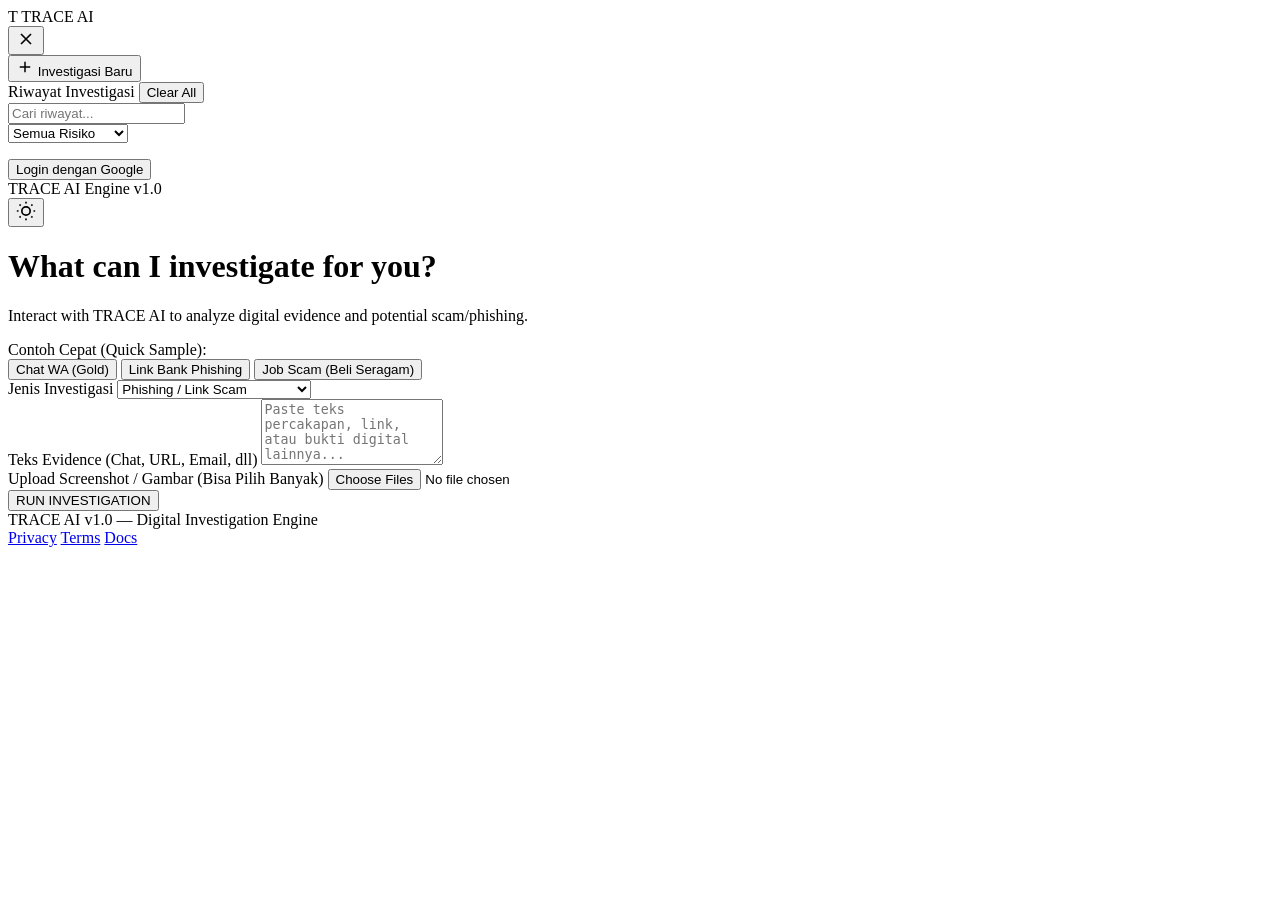
==== index.html @ a4ddeb7e "Move frontend files to root" ====
<!DOCTYPE html>
<html lang="id">
<head>
    <meta charset="UTF-8">
    <meta name="viewport" content="width=device-width, initial-scale=1.0">
    <script src="https://cdnjs.cloudflare.com/ajax/libs/html2pdf.js/0.10.1/html2pdf.bundle.min.js"></script>
    <title>TRACE AI - Digital Investigation Engine</title>
    <link rel="stylesheet" href="/static/style.css">
</head>
<body class="dark-mode"> <!-- Default Dark Mode -->
    <div class="app-layout" id="appLayout">
        <div class="sidebar-overlay" id="sidebarOverlay"></div>

        <!-- Sidebar Kiri -->
        <aside class="sidebar" id="sidebar">
            <div class="sidebar-header">
                <div class="brand">
                    <span class="brand-logo">T</span>
                    <span class="brand-name">TRACE AI</span>
                </div>
                <button class="btn-icon" id="btnToggleSidebar" title="Tutup Sidebar">
                    <svg width="20" height="20" viewBox="0 0 24 24" fill="none" stroke="currentColor" stroke-width="2"><path d="M18 6L6 18M6 6l12 12"/></svg>
                </button>
            </div>

            <button id="btnNewChat" class="btn-new-chat">
                <svg width="18" height="18" viewBox="0 0 24 24" fill="none" stroke="currentColor" stroke-width="2"><path d="M12 5v14M5 12h14"/></svg>
                <span>Investigasi Baru</span>
            </button>

            <div class="history-section">
                <div class="history-header-actions">
                    <span class="history-group-title">Riwayat Investigasi</span>
                    <button id="btnClearHistory" class="btn-clear-all" title="Hapus Semua Riwayat">Clear All</button>
                </div>

                <!-- Search Bar Riwayat -->
                <div class="history-search-box">
                    <input type="text" id="historySearchInput" placeholder="Cari riwayat..." class="history-search-input">
                </div>

                <!-- Filter Risiko Sidebar -->
                <div class="history-filter-box">
                    <select id="historyFilterSelect" class="history-filter-select">
                        <option value="ALL">Semua Risiko</option>
                        <option value="HIGH">🚨 High Risk</option>
                        <option value="MEDIUM">⚠️ Medium Risk</option>
                        <option value="LOW">✅ Low Risk</option>
                    </select>
                </div>

                <ul id="historyList" class="history-list"></ul>
            </div>

            <div id="profileContainer" class="profile-container">
                <div id="loggedOutView">
                    <button onclick="googleLogin()" class="btn-login-google">Login dengan Google</button>
                </div>
                <div id="loggedInView" style="display: none;" class="profile-info">
                    <img id="userAvatar" src="" alt="Avatar" class="user-avatar" referrerpolicy="no-referrer">
                    <div class="user-details">
                        <span id="userName" class="user-name"></span>
                        <span id="userEmail" class="user-email"></span>
                    </div>
                    <a href="/auth/logout" class="logout-link" title="Logout">
                        <svg width="18" height="18" viewBox="0 0 24 24" fill="none" stroke="currentColor" stroke-width="2"><path d="M9 21H5a2 2 0 0 1-2-2V5a2 2 0 0 1 2-2h4"/><polyline points="16 17 21 12 16 7"/><line x1="21" y1="12" x2="9" y2="12"/></svg>
                    </a>
                </div>
            </div>
        </aside>

        <!-- Area Konten Utama -->
        <main class="main-content">
            <div class="topbar">
                <button class="btn-icon" id="btnOpenSidebar" style="display: none;" title="Buka Sidebar">
                    <svg width="20" height="20" viewBox="0 0 24 24" fill="none" stroke="currentColor" stroke-width="2"><path d="M3 12h18M3 6h18M3 18h18"/></svg>
                </button>
                <div class="model-selector">TRACE AI Engine v1.0</div>
                
                <!-- Toggle Theme Button -->
                <button class="btn-icon theme-toggle" id="btnThemeToggle" title="Ubah Mode Terang/Gelap">
                    <svg id="themeIconSun" width="20" height="20" viewBox="0 0 24 24" fill="none" stroke="currentColor" stroke-width="2"><circle cx="12" cy="12" r="5"/><path d="M12 1v2M12 21v2M4.22 4.22l1.42 1.42M18.36 18.36l1.42 1.42M1 12h2M21 12h2M4.22 19.78l1.42-1.42M18.36 5.64l1.42-1.42"/></svg>
                    <svg id="themeIconMoon" width="20" height="20" viewBox="0 0 24 24" fill="none" stroke="currentColor" stroke-width="2" style="display:none;"><path d="M21 12.79A9 9 0 1 1 11.21 3 7 7 0 0 0 21 12.79z"/></svg>
                </button>
            </div>

            <div class="content-scroll">
                <div class="chat-container">
                    <header class="hero-header">
                        <h1>What can I investigate for you?</h1>
                        <p>Interact with TRACE AI to analyze digital evidence and potential scam/phishing.</p>
                    </header>

                    <div class="card form-card">
                        <!-- Quick Template Chips Buttons -->
                        <div class="template-section">
                            <label class="template-label">Contoh Cepat (Quick Sample):</label>
                            <div class="template-chips">
                                <button type="button" class="chip-btn" data-type="whatsapp_scam" data-text="Selamat! Anda terpilih menerima update WhatsApp Gold gratis. Klik link berikut untuk mengunduh: http://www.goldwhatsapp.co/get">Chat WA (Gold)</button>
                                <button type="button" class="chip-btn" data-type="phishing" data-text="Yth. Nasabah, rekening Anda diblokir sementara. Verifikasi data diri Anda segera di https://bca-serp-auth.com/login">Link Bank Phishing</button>
                                <button type="button" class="chip-btn" data-type="job_scam" data-text="Lowongan Kerja PT Paragon Utama. Gaji 8-10jt/bln. Pendaftaran via WA. Wajib bayar biaya seragam 250rb ke rekening pribadi HRD.">Job Scam (Beli Seragam)</button>
                            </div>
                        </div>

                        <div class="form-group">
                            <label for="caseType">Jenis Investigasi</label>
                            <select id="caseType">
                                <option value="phishing">Phishing / Link Scam</option>
                                <option value="job_scam">Lowongan Kerja / Job Scam</option>
                                <option value="whatsapp_scam">WhatsApp / Chat Scam</option>
                                <option value="marketplace_scam">Marketplace Scam</option>
                                <option value="investment_scam">Investment Scam</option>
                                <option value="payment_scam">Payment / Transfer Scam</option>
                                <option value="impersonation">Impersonation / Penyamaran</option>
                                <option value="suspicious_email">Suspicious Email</option>
                                <option value="other">Other / Lainnya</option>
                            </select>
                        </div>

                        <div class="form-group">
                            <label for="textInput">Teks Evidence (Chat, URL, Email, dll)</label>
                            <textarea id="textInput" rows="4" placeholder="Paste teks percakapan, link, atau bukti digital lainnya..."></textarea>
                        </div>

                        <div class="form-group">
                            <label for="imageInput">Upload Screenshot / Gambar (Bisa Pilih Banyak)</label>
                            <!-- Ditambahkan atribut multiple -->
                            <input type="file" id="imageInput" accept="image/*" multiple>
                            
                            <!-- Container Gallery Preview Gambar Multi -->
                            <div id="imagePreviewContainer" class="image-preview-gallery" style="display: none;"></div>
                        </div>

                        <button id="btnInvestigate" class="btn-submit">RUN INVESTIGATION</button>
                    </div>

                    <div id="loading" style="display: none;" class="loading-state">
                        <div class="spinner"></div>
                        <span>Menganalisis Evidence dengan TRACE AI... (ML + LLM)</span>
                    </div>

                    <!-- Area Results -->
                    <div id="results" style="display: none;" class="results-container">
                        <!-- Action Bar untuk Export -->
                        <div class="export-actions">
                            <button id="btnCopyReport" class="btn-secondary" title="Salin Ringkasan Hasil (Format WhatsApp)">
                                <svg width="16" height="16" viewBox="0 0 24 24" fill="none" stroke="currentColor" stroke-width="2"><rect x="9" y="9" width="13" height="13" rx="2" ry="2"/><path d="M5 15H4a2 2 0 0 1-2-2V4a2 2 0 0 1 2-2h9a2 2 0 0 1 2 2v1"/></svg>
                                <span>Salin Ringkasan</span>
                            </button>
                            <button id="btnDownloadPDF" class="btn-secondary" title="Cetak atau Unduh Dokumen PDF">
                                <svg width="16" height="16" viewBox="0 0 24 24" fill="none" stroke="currentColor" stroke-width="2"><path d="M21 15v4a2 2 0 0 1-2 2H5a2 2 0 0 1-2-2v-4"/><polyline points="7 10 12 15 17 10"/><line x1="12" y1="15" x2="12" y2="3"/></svg>
                                <span>Download PDF</span>
                            </button>
                        </div>

                        <!-- Performance Metric Badge -->
                        <div class="performance-badge" id="performanceBadge">
                            ⚡ Diproses dalam <span id="processTime">0.0s</span> | Engine: ML + LLM
                        </div>

                        <!-- Konten Laporan Khusus PDF -->
                        <div id="pdfContent">
                            <div class="score-box">
                                <div class="score-item">
                                    <div class="score-value" id="riskPercent">-</div>
                                    <div class="score-label">Perkiraan Tingkat Penipuan</div>
                                </div>
                                <div class="score-item">
                                    <div class="score-value" id="riskLevel">-</div>
                                    <div class="score-label">Status Risiko</div>
                                </div>
                            </div>

                            <div class="card">
                                <h3 class="section-title">Ringkasan Kasus</h3>
                                <p id="summaryText"></p>
                            </div>

                            <div class="card">
                                <h3 class="section-title">Red Flags Terdeteksi</h3>
                                <div id="redFlagsContainer"></div>
                            </div>

                            <div class="card">
                                <h3 class="section-title">Analisis & Reasoning</h3>
                                <div class="reasoning-text" id="reasoning-text"></div>
                            </div>

                            <div class="card">
                                <h3 class="section-title">Rekomendasi Tindakan</h3>
                                <ul class="rec-list" id="recList"></ul>
                            </div>
                        </div> <!-- End #pdfContent -->
                    </div> <!-- End #results -->
                </div> <!-- End .chat-container -->
            </div> <!-- End .content-scroll -->

            <footer class="app-footer">
                <div class="footer-inner">
                    <span class="footer-text">TRACE AI v1.0 — Digital Investigation Engine</span>
                    <div class="footer-links">
                        <a href="#">Privacy</a>
                        <a href="#">Terms</a>
                        <a href="#">Docs</a>
                    </div>
                </div>
            </footer>
        </main>
    </div> <!-- End .app-layout -->

    <!-- Toast Notification Container -->
    <div id="toastContainer" class="toast-container"></div>

    <script src="/static/app.js"></script>
</body>
</html>
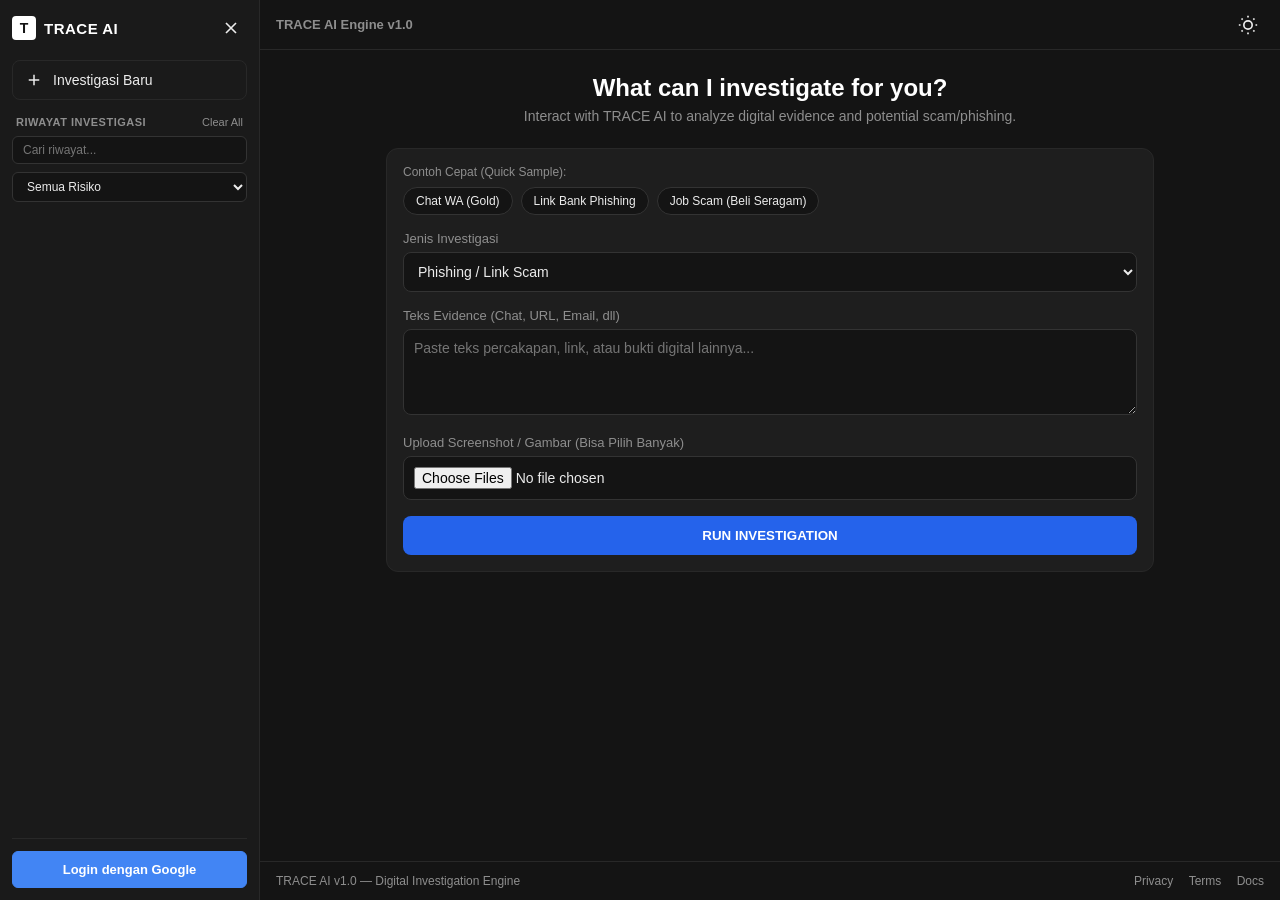
==== commit 9a2667c2: "Update stylesheet link in index.html /static/style.css sebelumnya" ====
--- a/index.html
+++ b/index.html
@@ -5,7 +5,7 @@
     <meta name="viewport" content="width=device-width, initial-scale=1.0">
     <script src="https://cdnjs.cloudflare.com/ajax/libs/html2pdf.js/0.10.1/html2pdf.bundle.min.js"></script>
     <title>TRACE AI - Digital Investigation Engine</title>
-    <link rel="stylesheet" href="/static/style.css">
+    <link rel="stylesheet" href="style.css">
 </head>
 <body class="dark-mode"> <!-- Default Dark Mode -->
     <div class="app-layout" id="appLayout">
@@ -213,4 +213,4 @@
 
     <script src="/static/app.js"></script>
 </body>
-</html>+</html>
--- a/style.css
+++ b/style.css
@@ -0,0 +1,704 @@
+/* ================================
+   VARIABLES & THEME SYSTEM
+   ================================ */
+:root {
+    --bg-main: #141414;
+    --bg-sidebar: #1a1a1a;
+    --bg-card: #1e1e1e;
+    --bg-input: #141414;
+    --bg-hover: #262626;
+    --border-color: #282828;
+    --border-input: #333333;
+    --text-main: #ececec;
+    --text-muted: #8e8e8e;
+    --text-title: #ffffff;
+    --primary: #2563eb;
+    --primary-hover: #1d4ed8;
+}
+
+body.light-mode {
+    --bg-main: #f8fafc;
+    --bg-sidebar: #ffffff;
+    --bg-card: #ffffff;
+    --bg-input: #f1f5f9;
+    --bg-hover: #e2e8f0;
+    --border-color: #e2e8f0;
+    --border-input: #cbd5e1;
+    --text-main: #334155;
+    --text-muted: #64748b;
+    --text-title: #0f172a;
+    --primary: #2563eb;
+    --primary-hover: #1d4ed8;
+}
+
+* {
+    box-sizing: border-box;
+    margin: 0;
+    padding: 0;
+    font-family: -apple-system, BlinkMacSystemFont, "Segoe UI", Roboto, sans-serif;
+}
+
+body {
+    background-color: var(--bg-main);
+    color: var(--text-main);
+    height: 100vh;
+    overflow: hidden;
+    transition: background-color 0.25s, color 0.25s;
+}
+
+.app-layout {
+    display: flex;
+    width: 100vw;
+    height: 100vh;
+    position: relative;
+}
+
+.sidebar-overlay {
+    display: none;
+    position: fixed;
+    inset: 0;
+    background: rgba(0, 0, 0, 0.5);
+    z-index: 40;
+}
+
+/* ================================
+   SIDEBAR & HISTORY
+   ================================ */
+.sidebar {
+    width: 260px;
+    min-width: 260px;
+    background-color: var(--bg-sidebar);
+    display: flex;
+    flex-direction: column;
+    padding: 12px;
+    border-right: 1px solid var(--border-color);
+    transition: transform 0.3s ease, background-color 0.25s;
+    z-index: 50;
+    height: 100vh;
+}
+
+.app-layout.sidebar-closed .sidebar {
+    transform: translateX(-260px);
+    position: absolute;
+}
+
+.sidebar-header {
+    display: flex;
+    justify-content: space-between;
+    align-items: center;
+    margin-bottom: 16px;
+}
+
+.brand {
+    display: flex;
+    align-items: center;
+    gap: 8px;
+    font-weight: 600;
+}
+
+.brand-logo {
+    background: var(--text-title);
+    color: var(--bg-main);
+    width: 24px;
+    height: 24px;
+    border-radius: 4px;
+    display: flex;
+    align-items: center;
+    justify-content: center;
+    font-weight: 800;
+    font-size: 14px;
+}
+
+.brand-name {
+    color: var(--text-title);
+    font-size: 15px;
+    letter-spacing: 0.5px;
+}
+
+.btn-new-chat {
+    display: flex;
+    align-items: center;
+    gap: 10px;
+    background-color: transparent;
+    border: 1px solid var(--border-color);
+    color: var(--text-main);
+    padding: 10px 12px;
+    border-radius: 8px;
+    cursor: pointer;
+    font-size: 14px;
+    margin-bottom: 16px;
+    transition: background 0.2s;
+}
+
+.btn-new-chat:hover {
+    background-color: var(--bg-hover);
+}
+
+.history-section {
+    flex: 1;
+    overflow-y: auto;
+    display: flex;
+    flex-direction: column;
+    gap: 8px;
+}
+
+.history-header-actions {
+    display: flex;
+    justify-content: space-between;
+    align-items: center;
+    padding: 0 4px;
+}
+
+.history-group-title {
+    font-size: 11px;
+    text-transform: uppercase;
+    color: var(--text-muted);
+    font-weight: 600;
+    letter-spacing: 0.5px;
+}
+
+.btn-clear-all {
+    background: none;
+    border: none;
+    color: var(--text-muted);
+    font-size: 11px;
+    cursor: pointer;
+}
+
+.btn-clear-all:hover {
+    color: #ef4444;
+}
+
+.history-search-input,
+.history-filter-select {
+    width: 100%;
+    padding: 6px 10px;
+    background-color: var(--bg-input);
+    border: 1px solid var(--border-input);
+    color: var(--text-main);
+    border-radius: 6px;
+    font-size: 12px;
+}
+
+.history-list {
+    list-style: none;
+    display: flex;
+    flex-direction: column;
+    gap: 4px;
+    margin-top: 4px;
+}
+
+.history-item {
+    display: flex;
+    align-items: center;
+    justify-content: space-between;
+    padding: 8px 10px;
+    border-radius: 6px;
+    font-size: 13px;
+    cursor: pointer;
+    color: var(--text-main);
+    transition: background 0.2s;
+}
+
+.history-item:hover, .history-item.active {
+    background-color: var(--bg-hover);
+}
+
+.history-title {
+    white-space: nowrap;
+    overflow: hidden;
+    text-overflow: ellipsis;
+    max-width: 130px;
+}
+
+.risk-badge-sm {
+    font-size: 9px;
+    padding: 2px 6px;
+    border-radius: 4px;
+    font-weight: 700;
+}
+
+.badge-high { background: rgba(239, 68, 68, 0.2); color: #ef4444; }
+.badge-medium { background: rgba(245, 158, 11, 0.2); color: #f59e0b; }
+.badge-low { background: rgba(16, 185, 129, 0.2); color: #10b981; }
+
+.btn-del-item {
+    background: none;
+    border: none;
+    color: var(--text-muted);
+    cursor: pointer;
+    font-size: 14px;
+    display: none;
+}
+
+.history-item:hover .btn-del-item {
+    display: block;
+}
+
+.history-empty {
+    font-size: 12px;
+    color: var(--text-muted);
+    text-align: center;
+    padding: 12px 0;
+}
+
+.profile-container {
+    padding-top: 12px;
+    border-top: 1px solid var(--border-color);
+}
+
+/* Tombol Login Google dengan warna dan efek hover */
+.btn-login-google {
+    width: 100%;
+    padding: 10px 12px;
+    background-color: #4285f4;
+    border: 1px solid #4285f4;
+    color: #ffffff;
+    border-radius: 6px;
+    cursor: pointer;
+    font-size: 13px;
+    font-weight: 600;
+    transition: all 0.2s ease-in-out;
+    display: flex;
+    align-items: center;
+    justify-content: center;
+    gap: 8px;
+}
+
+.btn-login-google:hover {
+    background-color: #3367d6;
+    border-color: #3367d6;
+    transform: translateY(-1px);
+    box-shadow: 0 4px 8px rgba(66, 133, 244, 0.25);
+}
+
+.btn-login-google:active {
+    transform: translateY(0);
+}
+
+.profile-info {
+    display: flex;
+    align-items: center;
+    gap: 10px;
+}
+
+.user-avatar {
+    width: 32px;
+    height: 32px;
+    border-radius: 50%;
+}
+
+.user-details {
+    flex: 1;
+    display: flex;
+    flex-direction: column;
+    overflow: hidden;
+}
+
+.user-name {
+    font-size: 13px;
+    font-weight: 600;
+    color: var(--text-title);
+    white-space: nowrap;
+    overflow: hidden;
+    text-overflow: ellipsis;
+}
+
+.user-email {
+    font-size: 11px;
+    color: var(--text-muted);
+    white-space: nowrap;
+    overflow: hidden;
+    text-overflow: ellipsis;
+}
+
+.logout-link {
+    color: var(--text-muted);
+}
+
+.logout-link:hover {
+    color: #ef4444;
+}
+
+/* ================================
+   MAIN CONTENT AREA
+   ================================ */
+.main-content {
+    flex: 1;
+    display: flex;
+    flex-direction: column;
+    height: 100vh;
+    overflow: hidden;
+    background-color: var(--bg-main);
+}
+
+.topbar {
+    height: 50px;
+    display: flex;
+    align-items: center;
+    justify-content: space-between;
+    padding: 0 16px;
+    border-bottom: 1px solid var(--border-color);
+}
+
+.model-selector {
+    font-size: 13px;
+    font-weight: 600;
+    color: var(--text-muted);
+}
+
+.btn-icon {
+    background: none;
+    border: none;
+    color: var(--text-main);
+    cursor: pointer;
+    display: flex;
+    align-items: center;
+    justify-content: center;
+    padding: 6px;
+    border-radius: 6px;
+}
+
+.btn-icon:hover {
+    background-color: var(--bg-hover);
+}
+
+.content-scroll {
+    flex: 1;
+    overflow-y: auto;
+    padding: 24px 16px;
+}
+
+.chat-container {
+    max-width: 768px;
+    margin: 0 auto;
+}
+
+.hero-header {
+    text-align: center;
+    margin-bottom: 24px;
+}
+
+.hero-header h1 {
+    font-size: 24px;
+    color: var(--text-title);
+    margin-bottom: 6px;
+}
+
+.hero-header p {
+    font-size: 14px;
+    color: var(--text-muted);
+}
+
+/* ================================
+   FORM & TEMPLATES
+   ================================ */
+.card {
+    background-color: var(--bg-card);
+    border: 1px solid var(--border-color);
+    border-radius: 12px;
+    padding: 16px;
+    margin-bottom: 16px;
+}
+
+.template-section {
+    margin-bottom: 16px;
+}
+
+.template-label {
+    display: block;
+    font-size: 12px;
+    color: var(--text-muted);
+    margin-bottom: 8px;
+}
+
+.template-chips {
+    display: flex;
+    gap: 8px;
+    flex-wrap: wrap;
+}
+
+.chip-btn {
+    background-color: var(--bg-input);
+    border: 1px solid var(--border-input);
+    color: var(--text-main);
+    padding: 6px 12px;
+    border-radius: 16px;
+    font-size: 12px;
+    cursor: pointer;
+    transition: all 0.2s;
+}
+
+.chip-btn:hover {
+    border-color: var(--primary);
+    color: var(--primary);
+}
+
+.form-group {
+    margin-bottom: 16px;
+}
+
+.form-group label {
+    display: block;
+    font-size: 13px;
+    color: var(--text-muted);
+    margin-bottom: 6px;
+}
+
+.form-group select,
+.form-group textarea,
+.form-group input[type="file"] {
+    width: 100%;
+    padding: 10px;
+    background-color: var(--bg-input);
+    border: 1px solid var(--border-input);
+    border-radius: 8px;
+    color: var(--text-main);
+    font-size: 14px;
+    outline: none;
+}
+
+.form-group textarea {
+    resize: vertical;
+}
+
+/* Multi-Image Preview Gallery */
+.image-preview-gallery {
+    display: flex;
+    flex-wrap: wrap;
+    gap: 10px;
+    margin-top: 12px;
+}
+
+.preview-thumb-box {
+    position: relative;
+    width: 80px;
+    height: 80px;
+    border-radius: 8px;
+    overflow: hidden;
+    border: 1px solid var(--border-input);
+    background-color: var(--bg-input);
+}
+
+.preview-thumb-box img {
+    width: 100%;
+    height: 100%;
+    object-fit: cover;
+}
+
+.btn-remove-thumb {
+    position: absolute;
+    top: 4px;
+    right: 4px;
+    background: rgba(0, 0, 0, 0.75);
+    color: #ffffff;
+    border: none;
+    border-radius: 50%;
+    width: 20px;
+    height: 20px;
+    font-size: 14px;
+    cursor: pointer;
+    display: flex;
+    align-items: center;
+    justify-content: center;
+    line-height: 1;
+}
+
+.btn-remove-thumb:hover {
+    background: #ef4444;
+}
+
+.btn-submit {
+    width: 100%;
+    padding: 12px;
+    background-color: var(--primary);
+    color: #ffffff;
+    border: none;
+    border-radius: 8px;
+    font-weight: 600;
+    cursor: pointer;
+    transition: background 0.2s;
+}
+
+.btn-submit:hover {
+    background-color: var(--primary-hover);
+}
+
+.btn-submit:disabled {
+    opacity: 0.6;
+    cursor: not-allowed;
+}
+
+/* ================================
+   RESULTS & EXPORT REPORT
+   ================================ */
+.loading-state {
+    display: flex;
+    align-items: center;
+    justify-content: center;
+    gap: 12px;
+    padding: 24px;
+    color: var(--text-muted);
+}
+
+.spinner {
+    width: 20px;
+    height: 20px;
+    border: 2px solid var(--border-color);
+    border-top-color: var(--primary);
+    border-radius: 50%;
+    animation: spin 0.8s linear infinite;
+}
+
+@keyframes spin {
+    to { transform: rotate(360deg); }
+}
+
+/* Penataan letak tombol ke sebelah kanan */
+.export-actions {
+    display: flex;
+    justify-content: flex-end;
+    gap: 10px;
+    margin-bottom: 12px;
+    width: 100%;
+}
+
+.btn-secondary {
+    display: flex;
+    align-items: center;
+    gap: 6px;
+    background: var(--bg-card);
+    border: 1px solid var(--border-color);
+    color: var(--text-main);
+    padding: 8px 14px;
+    border-radius: 6px;
+    font-size: 12px;
+    font-weight: 500;
+    cursor: pointer;
+    transition: all 0.2s ease;
+}
+
+.btn-secondary:hover {
+    background: var(--bg-hover);
+    border-color: var(--border-input);
+    color: var(--text-title);
+    transform: translateY(-1px);
+}
+
+.performance-badge {
+    font-size: 11px;
+    color: var(--text-muted);
+    margin-bottom: 12px;
+}
+
+.score-box {
+    display: grid;
+    grid-template-columns: 1fr 1fr;
+    gap: 12px;
+    margin-bottom: 16px;
+}
+
+.score-item {
+    background: var(--bg-card);
+    border: 1px solid var(--border-color);
+    border-radius: 8px;
+    padding: 12px;
+    text-align: center;
+}
+
+.score-value {
+    font-size: 24px;
+    font-weight: 700;
+    color: var(--text-title);
+}
+
+.score-label {
+    font-size: 11px;
+    color: var(--text-muted);
+}
+
+.text-high { color: #ef4444; }
+.text-medium { color: #f59e0b; }
+.text-low { color: #10b981; }
+
+.section-title {
+    font-size: 14px;
+    color: var(--text-title);
+    margin-bottom: 8px;
+}
+
+.flag-card {
+    background: var(--bg-input);
+    border-left: 3px solid #ef4444;
+    padding: 8px 12px;
+    border-radius: 4px;
+}
+
+.rec-list {
+    padding-left: 20px;
+    font-size: 13px;
+    line-height: 1.6;
+}
+
+.reasoning-text {
+    font-size: 13px;
+    line-height: 1.6;
+    white-space: pre-line;
+}
+
+/* ================================
+   FOOTER & TOAST
+   ================================ */
+.app-footer {
+    padding: 12px 16px;
+    border-top: 1px solid var(--border-color);
+}
+
+.footer-inner {
+    display: flex;
+    justify-content: space-between;
+    font-size: 12px;
+    color: var(--text-muted);
+}
+
+.footer-links a {
+    color: var(--text-muted);
+    text-decoration: none;
+    margin-left: 12px;
+}
+
+.toast-container {
+    position: fixed;
+    bottom: 20px;
+    right: 20px;
+    z-index: 100;
+    display: flex;
+    flex-direction: column;
+    gap: 8px;
+}
+
+.toast {
+    background: var(--bg-card);
+    border: 1px solid var(--border-color);
+    color: var(--text-main);
+    padding: 10px 16px;
+    border-radius: 6px;
+    font-size: 13px;
+    box-shadow: 0 4px 12px rgba(0,0,0,0.3);
+}
+
+.toast.success { border-left: 3px solid #10b981; }
+.toast.error { border-left: 3px solid #ef4444; }
+.toast.info { border-left: 3px solid #2563eb; }
+
+/* PDF Mode Fix */
+.pdf-render-mode {
+    background: #ffffff !important;
+    color: #000000 !important;
+    padding: 10px;
+}
+.pdf-render-mode .card {
+    background: #ffffff !important;
+    border: 1px solid #ddd !important;
+    color: #000000 !important;
+}
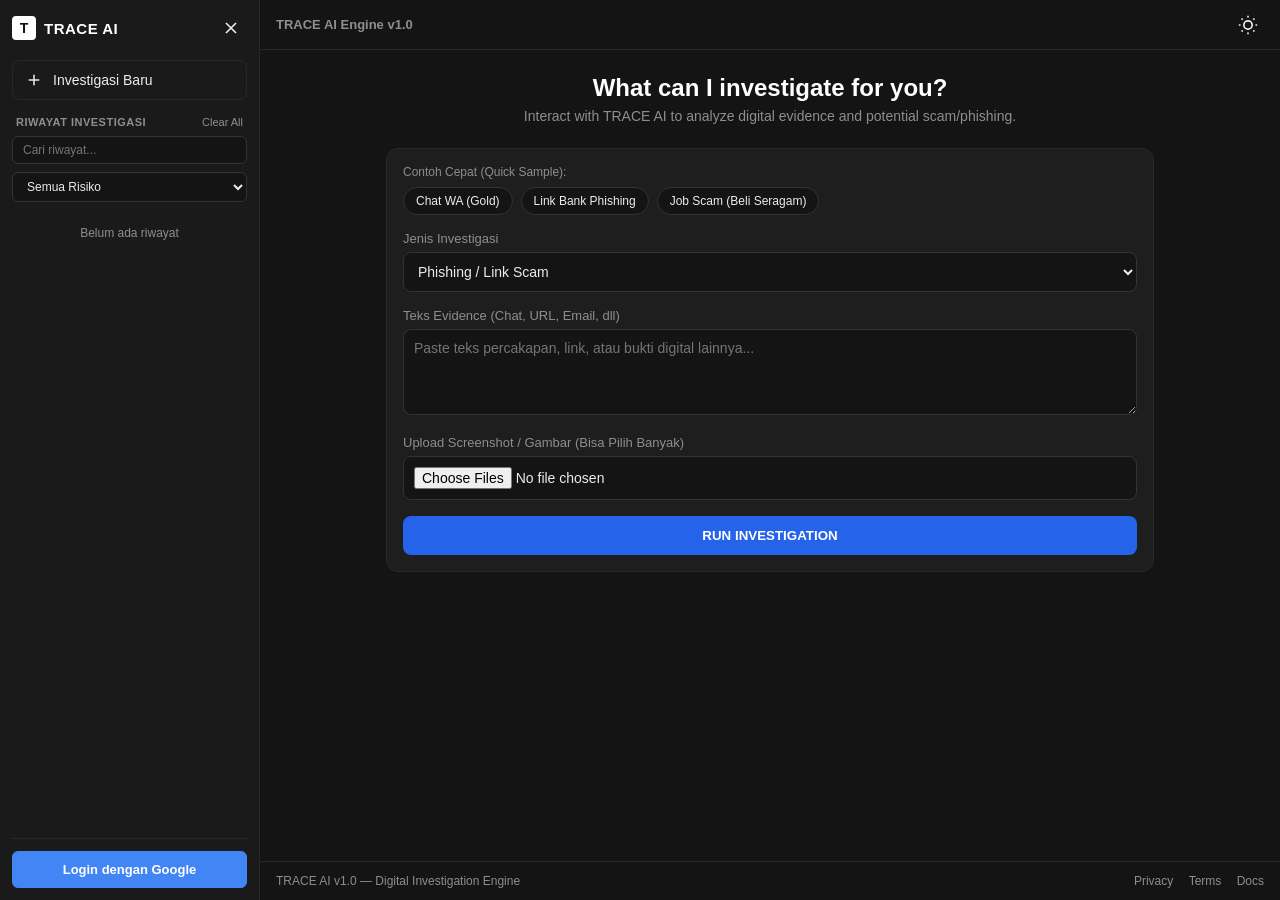
==== commit 99c62732: "Update index.html sebelumnya /static/style.css dan /static/app.js" ====
--- a/index.html
+++ b/index.html
@@ -7,7 +7,7 @@
     <title>TRACE AI - Digital Investigation Engine</title>
     <link rel="stylesheet" href="style.css">
 </head>
-<body class="dark-mode"> <!-- Default Dark Mode -->
+<body class="dark-mode"> 
     <div class="app-layout" id="appLayout">
         <div class="sidebar-overlay" id="sidebarOverlay"></div>
 
@@ -34,12 +34,12 @@
                     <button id="btnClearHistory" class="btn-clear-all" title="Hapus Semua Riwayat">Clear All</button>
                 </div>
 
-                <!-- Search Bar Riwayat -->
+               
                 <div class="history-search-box">
                     <input type="text" id="historySearchInput" placeholder="Cari riwayat..." class="history-search-input">
                 </div>
 
-                <!-- Filter Risiko Sidebar -->
+               
                 <div class="history-filter-box">
                     <select id="historyFilterSelect" class="history-filter-select">
                         <option value="ALL">Semua Risiko</option>
@@ -69,7 +69,7 @@
             </div>
         </aside>
 
-        <!-- Area Konten Utama -->
+     
         <main class="main-content">
             <div class="topbar">
                 <button class="btn-icon" id="btnOpenSidebar" style="display: none;" title="Buka Sidebar">
@@ -77,7 +77,7 @@
                 </button>
                 <div class="model-selector">TRACE AI Engine v1.0</div>
                 
-                <!-- Toggle Theme Button -->
+             
                 <button class="btn-icon theme-toggle" id="btnThemeToggle" title="Ubah Mode Terang/Gelap">
                     <svg id="themeIconSun" width="20" height="20" viewBox="0 0 24 24" fill="none" stroke="currentColor" stroke-width="2"><circle cx="12" cy="12" r="5"/><path d="M12 1v2M12 21v2M4.22 4.22l1.42 1.42M18.36 18.36l1.42 1.42M1 12h2M21 12h2M4.22 19.78l1.42-1.42M18.36 5.64l1.42-1.42"/></svg>
                     <svg id="themeIconMoon" width="20" height="20" viewBox="0 0 24 24" fill="none" stroke="currentColor" stroke-width="2" style="display:none;"><path d="M21 12.79A9 9 0 1 1 11.21 3 7 7 0 0 0 21 12.79z"/></svg>
@@ -92,7 +92,7 @@
                     </header>
 
                     <div class="card form-card">
-                        <!-- Quick Template Chips Buttons -->
+                      
                         <div class="template-section">
                             <label class="template-label">Contoh Cepat (Quick Sample):</label>
                             <div class="template-chips">
@@ -124,10 +124,10 @@
 
                         <div class="form-group">
                             <label for="imageInput">Upload Screenshot / Gambar (Bisa Pilih Banyak)</label>
-                            <!-- Ditambahkan atribut multiple -->
+                           
                             <input type="file" id="imageInput" accept="image/*" multiple>
                             
-                            <!-- Container Gallery Preview Gambar Multi -->
+                         
                             <div id="imagePreviewContainer" class="image-preview-gallery" style="display: none;"></div>
                         </div>
 
@@ -139,9 +139,9 @@
                         <span>Menganalisis Evidence dengan TRACE AI... (ML + LLM)</span>
                     </div>
 
-                    <!-- Area Results -->
+                  
                     <div id="results" style="display: none;" class="results-container">
-                        <!-- Action Bar untuk Export -->
+                    
                         <div class="export-actions">
                             <button id="btnCopyReport" class="btn-secondary" title="Salin Ringkasan Hasil (Format WhatsApp)">
                                 <svg width="16" height="16" viewBox="0 0 24 24" fill="none" stroke="currentColor" stroke-width="2"><rect x="9" y="9" width="13" height="13" rx="2" ry="2"/><path d="M5 15H4a2 2 0 0 1-2-2V4a2 2 0 0 1 2-2h9a2 2 0 0 1 2 2v1"/></svg>
@@ -153,12 +153,12 @@
                             </button>
                         </div>
 
-                        <!-- Performance Metric Badge -->
+                     
                         <div class="performance-badge" id="performanceBadge">
                             ⚡ Diproses dalam <span id="processTime">0.0s</span> | Engine: ML + LLM
                         </div>
 
-                        <!-- Konten Laporan Khusus PDF -->
+                    
                         <div id="pdfContent">
                             <div class="score-box">
                                 <div class="score-item">
@@ -190,10 +190,10 @@
                                 <h3 class="section-title">Rekomendasi Tindakan</h3>
                                 <ul class="rec-list" id="recList"></ul>
                             </div>
-                        </div> <!-- End #pdfContent -->
-                    </div> <!-- End #results -->
-                </div> <!-- End .chat-container -->
-            </div> <!-- End .content-scroll -->
+                        </div> 
+                    </div> 
+                </div> 
+            </div> 
 
             <footer class="app-footer">
                 <div class="footer-inner">
@@ -206,11 +206,11 @@
                 </div>
             </footer>
         </main>
-    </div> <!-- End .app-layout -->
-
-    <!-- Toast Notification Container -->
+    </div> 
+
+    
     <div id="toastContainer" class="toast-container"></div>
 
-    <script src="/static/app.js"></script>
+    <script src="app.js"></script>
 </body>
 </html>
